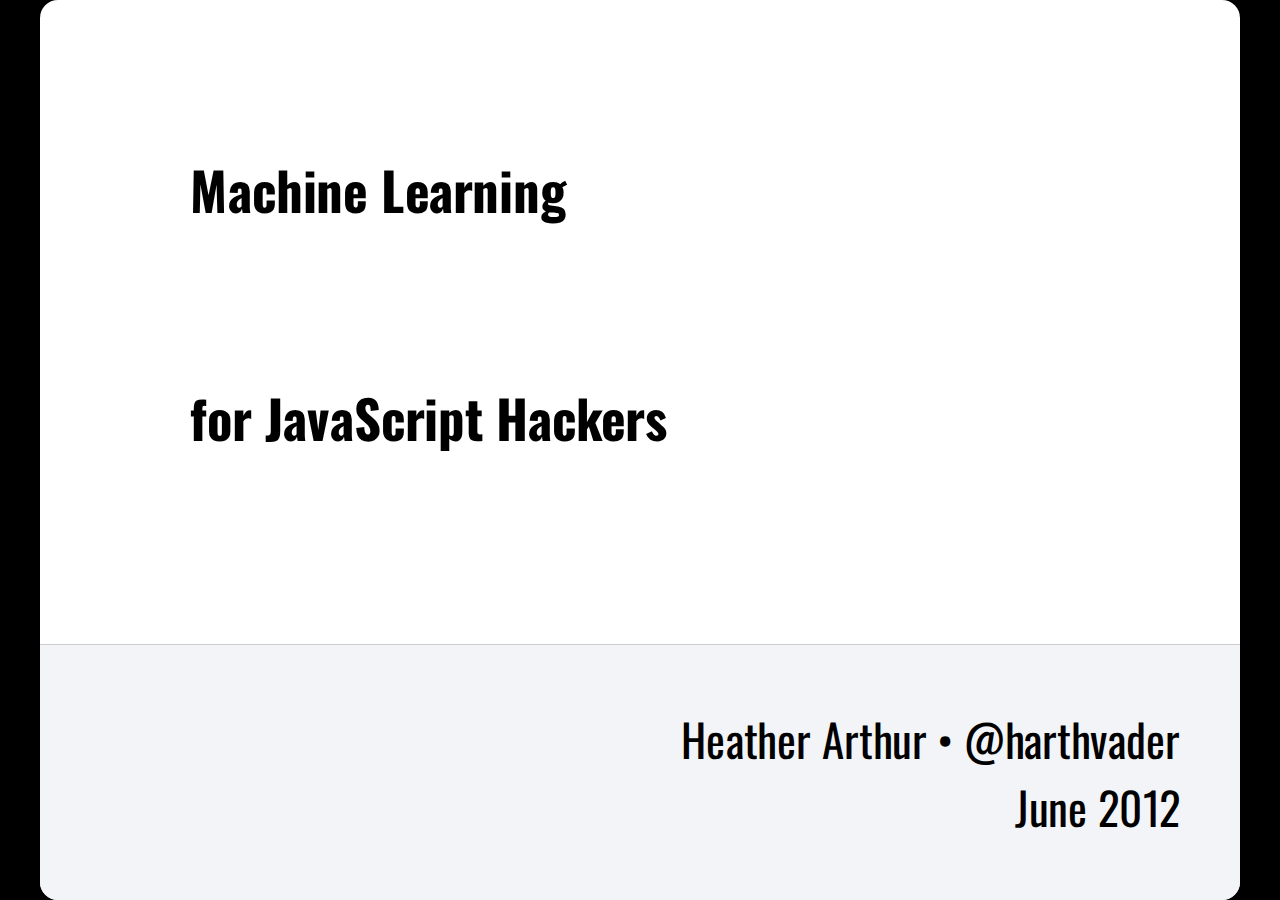
==== template.html @ 295a619e "seperate files for dz js and css" ====
<!DOCTYPE html>

<meta charset="utf-8">
<title>Machine Learning for JavaScript Hackers</title>

<!-- Your Slides -->
<!-- One section is one slide -->

<section>
    <!-- This is the first slide -->
    <h3>Machine Learning</h3>
    <h3>for JavaScript Hackers</h3>

    <footer>
      <div>
        Heather Arthur &bull; @harthvader
      </div>
      <div>
        June 2012
      </div>
    </footer>
</section>

<section>
    <p>Some random text: But I've never been to the moon! You can see how I lived before I met you. Also Zoidberg.
    I could if you hadn't turned on the light and shut off my stereo.</p>
</section>

<section>
    <h3>An incremental list</h3>
    <ul class="incremental">
      <li>Item 1
      <li>Item 2
      <li>Item 3
    </ul>
    <details>Some notes. They are only visible using onstage shell.</details>
</section>

<section>
  <blockquote>
    Who's brave enough to fly into something we all keep calling a death sphere?
  </blockquote>
</section>

<section>
    <h2>Part two</h2>
</section>

<section>
    <figure> <!-- Figures are used to display images and videos fullpage -->
      <img src="http://placekitten.com/g/800/600">
      <figcaption>An image</figcaption>
    </figure>
    <details>Kittens are so cute!</details>
</section>

<section>
    <figure> <!-- Videos are automatically played -->
      <video src="http://videos-cdn.mozilla.net/brand/Mozilla_Firefox_Manifesto_v0.2_640.webm" poster="http://www.mozilla.org/images/about/poster.jpg"></video>
      <figcaption>A video</figcaption>
    </figure>
</section>

<section>
    <h2>End!</h2>
</section>

<div id="progress-bar"></div>

<!-- Maybe a font from http://www.google.com/webfonts ? -->
<link href='http://fonts.googleapis.com/css?family=Oswald' rel='stylesheet'>
<link href="dz.css" rel="stylesheet"/>
<link href="custom.css" rel="stylesheet"/>

<script src="dz.js"></script>
---- dz.css ----
* { margin: 0; padding: 0; -moz-box-sizing: border-box; -webkit-box-sizing: border-box; box-sizing: border-box; }
details { display: none; }
body {
  width: 800px; height: 600px;
  margin-left: -400px; margin-top: -300px;
  position: absolute; top: 50%; left: 50%;
  overflow: hidden;
  display: none;
}
.view body {
  position: static;
  margin: 0; padding: 0;
  width: 100%; height: 100%;
  display: inline-block;
  overflow: visible; overflow-x: hidden;
  /* undo Dz.onresize */
  transform: none !important;
  -moz-transform: none !important;
  -webkit-transform: none !important;
  -o-transform: none !important;
  -ms-transform: none !important;
}
.view head, .view head > title { display: block }
section {
  position: absolute;
  pointer-events: none;
  width: 100%; height: 100%;
}
.view section {
  pointer-events: auto;
  position: static;
  width: 800px; height: 600px;
  margin: -150px -200px;
  float: left;

  transform: scale(.4);
  -moz-transform: scale(.4);
  -webkit-transform: scale(.4);
  -o-transform: scale(.4);
  -ms-transform: scale(.4);
}
.view section > * { pointer-events: none; }
section[aria-selected] { pointer-events: auto; }
html { overflow: hidden; }
html.view { overflow: visible; }
body.loaded { display: block; }
.incremental {visibility: hidden; }
.incremental[active] {visibility: visible; }
#progress-bar{
  bottom: 0;
  position: absolute;
  -moz-transition: width 400ms linear 0s;
  -webkit-transition: width 400ms linear 0s;
  -ms-transition: width 400ms linear 0s;
  transition: width 400ms linear 0s;
}
.view #progress-bar {
  display: none;
}
figure {
  width: 100%;
  height: 100%;
}
figure > * {
  position: absolute;
}
figure > img, figure > video {
  width: 100%; height: 100%;
}
---- custom.css ----
html, .view body { background-color: black; counter-reset: slideidx; }
body, .view section { background-color: white; border-radius: 12px }
/* A section is a slide. It's size is 800x600, and this will never change */
section, .view head > title {
    /* The font from Google */
    font-family: 'Oswald', arial, serif;
    font-size: 30px;
}

.view section:after {
  counter-increment: slideidx;
  content: counter(slideidx, decimal-leading-zero);
  position: absolute; bottom: -80px; right: 100px;
  color: white;
}

.view head > title {
  color: white;
  text-align: center;
  margin: 1em 0 1em 0;
}

h1, h2 {
  margin-top: 200px;
  text-align: center;
  font-size: 80px;
}
h3 {
  margin: 100px 0 50px 100px;
}

ul {
    margin: 50px 200px;
}

p {
  margin: 75px;
  font-size: 50px;
}

blockquote {
  height: 100%;
  background-color: black;
  color: white;
  font-size: 60px;
  padding: 50px;
}
blockquote:before {
  content: open-quote;
}
blockquote:after {
  content: close-quote;
}

/* Figures are displayed full-page, with the caption
   on top of the image/video */
figure {
  background-color: black;
}
figcaption {
  margin: 70px;
  font-size: 50px;
}

footer {
  position: absolute;
  bottom: 0;
  width: 100%;
  padding: 40px;
  text-align: right;
  background-color: #F3F4F8;
  border-top: 1px solid #CCC;
}

/* Transition effect */
/* Feel free to change the transition effect for original
   animations. See here:
   https://developer.mozilla.org/en/CSS/CSS_transitions
   How to use CSS3 Transitions: */
section {
  -moz-transition: left 400ms linear 0s;
  -webkit-transition: left 400ms linear 0s;
  -ms-transition: left 400ms linear 0s;
  transition: left 400ms linear 0s;
}
.view section {
  -moz-transition: none;
  -webkit-transition: none;
  -ms-transition: none;
  transition: none;
}

.view section[aria-selected] {
  border: 5px red solid;
}

/* Before */
section { left: -150%; }
/* Now */
section[aria-selected] { left: 0; }
/* After */
section[aria-selected] ~ section { left: +150%; }

/* Incremental elements */

/* By default, visible */
.incremental > * { opacity: 1; }

/* The current item */
.incremental > *[aria-selected] { opacity: 1; }

/* The items to-be-selected */
.incremental > *[aria-selected] ~ * { opacity: 0; }

/* The progressbar, at the bottom of the slides, show the global
   progress of the presentation. */
#progress-bar {
  height: 2px;
  background: #AAA;
}
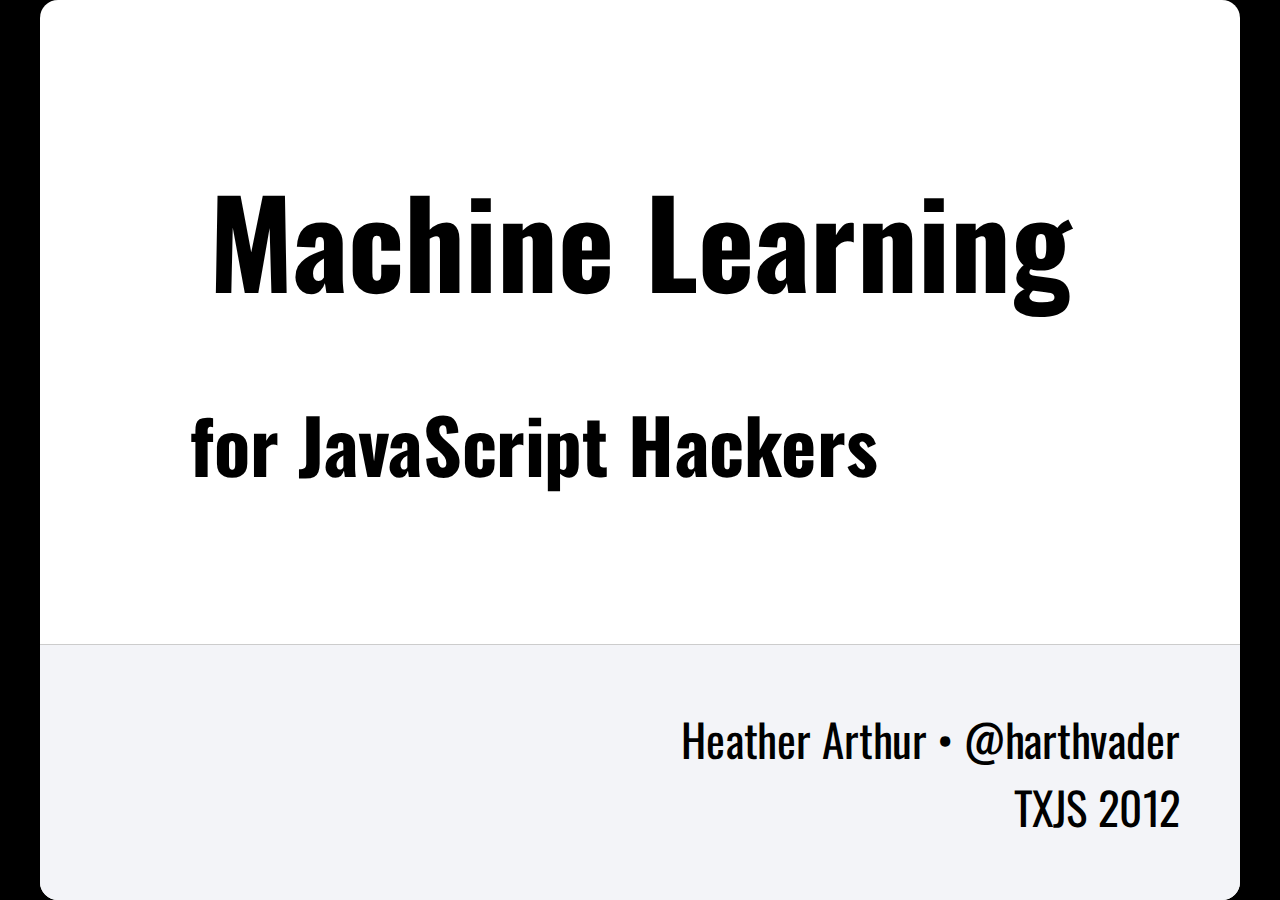
==== commit 9d680894: "ml title slides" ====
--- a/template.html
+++ b/template.html
@@ -8,22 +8,29 @@
 
 <section>
     <!-- This is the first slide -->
-    <h3>Machine Learning</h3>
-    <h3>for JavaScript Hackers</h3>
+    <h1>Machine Learning</h1>
+    <h2>for JavaScript Hackers</h2>
 
     <footer>
       <div>
         Heather Arthur &bull; @harthvader
       </div>
       <div>
-        June 2012
+        TXJS 2012
       </div>
     </footer>
 </section>
 
-<section>
-    <p>Some random text: But I've never been to the moon! You can see how I lived before I met you. Also Zoidberg.
-    I could if you hadn't turned on the light and shut off my stereo.</p>
+<section id="ml-dark">
+    <h1>Machine Learning</h1>
+    <div id="ml-images">
+      <img id="cylon-image" src="images/cylon.png"></img>
+      <img id="math-image" src="images/maths.jpg"></img>
+    </div>
+</section>
+
+<section id="ml-fun">
+    <h1>Machine Learning</h1>
 </section>
 
 <section>
@@ -71,5 +78,6 @@
 <link href='http://fonts.googleapis.com/css?family=Oswald' rel='stylesheet'>
 <link href="dz.css" rel="stylesheet"/>
 <link href="custom.css" rel="stylesheet"/>
+<link href="deck.css" rel="stylesheet"/>
 
 <script src="dz.js"></script>
--- a/custom.css
+++ b/custom.css
@@ -20,11 +20,17 @@
   margin: 1em 0 1em 0;
 }
 
-h1, h2 {
-  margin-top: 200px;
+h1 {
+  margin-top: 100px;
   text-align: center;
   font-size: 80px;
 }
+
+h2 {
+  margin: 40px 0 50px 100px;
+  font-size: 50px;
+}
+
 h3 {
   margin: 100px 0 50px 100px;
 }
--- a/deck.css
+++ b/deck.css
@@ -0,0 +1,32 @@
+#ml-dark {
+  background-color: hsl(0, 0%, 11%);
+  color: white;
+}
+
+#ml-images {
+  width: 700px;
+  margin: 20px auto 0 auto;
+}
+
+#ml-images img {
+  width: 300px;
+  height: 300px;
+}
+
+#clyon-image {
+  float: left;
+}
+
+#math-image {
+  float: right;
+}
+
+#ml-fun {
+  background-color: hsl(230, 85%, 66%);
+  background-image: url("images/fun-ml.png");
+  background-size: contain;
+}
+
+#ml-fun h1 {
+  margin-top: 160px;
+}
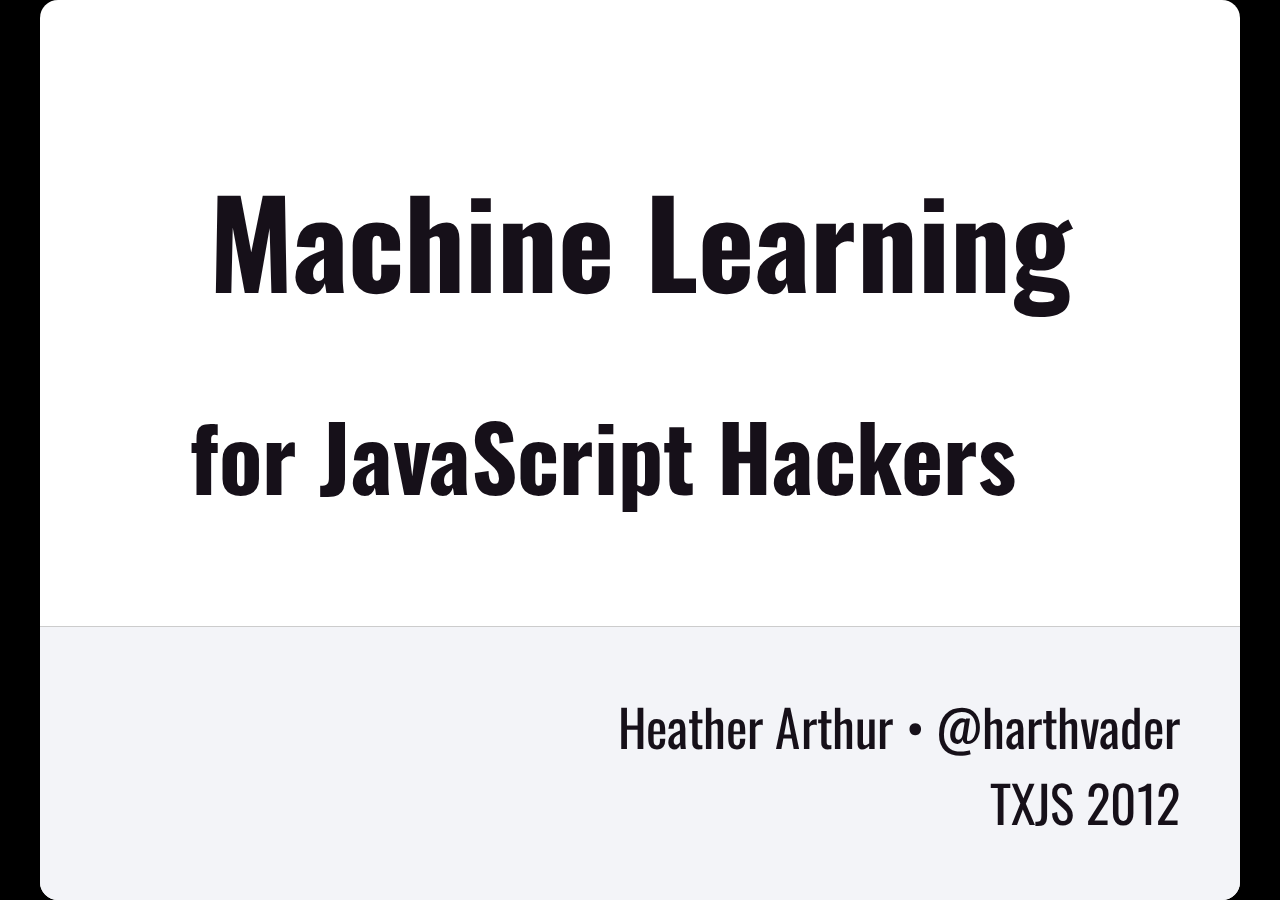
==== commit 13fa29aa: "more slide content" ====
--- a/template.html
+++ b/template.html
@@ -34,43 +34,146 @@
 </section>
 
 <section>
-    <h3>An incremental list</h3>
+    <h1>Machine Learning</h1>
+    <div class="incremental">
+      <p>Solves tasks that humans are typically good at,
+         but traditional computation is bad at.</p>
+    </div>
+</section>
+
+<section id="examples">
+    <h2>Examples</h2>
     <ul class="incremental">
-      <li>Item 1
-      <li>Item 2
-      <li>Item 3
+      <li>Clustering
+      <li>Spam filtering
+      <li>Face detection
     </ul>
-    <details>Some notes. They are only visible using onstage shell.</details>
 </section>
 
 <section>
-  <blockquote>
-    Who's brave enough to fly into something we all keep calling a death sphere?
-  </blockquote>
+    <h2>Traditional Computing</h2>
+    <h3>A bunch of conditionals with hand-chosen params</h3>
+    <code>
+      if (color.r > )
+    </code>
 </section>
 
 <section>
-    <h2>Part two</h2>
+    <h2>ML algorithms</h2>
+    <ul>
+      <li>Rules and params are learned from data
+      <li>Power lies in genericness
+    </ul>
+    <code>
+      if (color.r > )
+    </code>
+</section>
+
+<section id="example">
+    <h1>Let's try something</h1>
 </section>
 
 <section>
-    <figure> <!-- Figures are used to display images and videos fullpage -->
-      <img src="http://placekitten.com/g/800/600">
-      <figcaption>An image</figcaption>
-    </figure>
-    <details>Kittens are so cute!</details>
+    <h1>The problem</h1>
+    <div class="incremental">
+      <h3>Should I bother checking this out?</h3>
+      <h3>...</h3>
+      <h3>Does it have any cat pics?</h3>
+    </div>
 </section>
 
 <section>
-    <figure> <!-- Videos are automatically played -->
-      <video src="http://videos-cdn.mozilla.net/brand/Mozilla_Firefox_Manifesto_v0.2_640.webm" poster="http://www.mozilla.org/images/about/poster.jpg"></video>
-      <figcaption>A video</figcaption>
-    </figure>
+    <h1>The exact problem</h1>
+    <div class="incremental">
+      <h3>given an image, does it contain a cat?</h3>
+      <h3>-></h3>
+      <h3>given a subsection, is it a cat head?</h3>
+    </div>
 </section>
 
 <section>
-    <h2>End!</h2>
+    <h1>classifiers</h1>
 </section>
+
+
+<section>
+    <h1>neural networks</h1>
+    <aside>Don't worry about it too much</aside>
+</section>
+
+<section>
+  <h2>Worry about: input and output</h2>
+  <code>
+    var brain = require("brain");
+
+    var net = new brain.NeuralNetwork();
+
+    // training data with known answers
+    var data = [
+      { input: [0.7, 0.1, 0.3], output: [1] },
+      { input: [1.0, 0.8, 0.7], output: [0] },
+      { input: [0.5, 0.6, 0.7], output: [0] }
+    ];
+
+    net.train(data);
+
+    // a new piece of data
+    var output = net.run([0.5, 0.5, 0.6]);   // [0.001]
+  </code>
+</section>
+
+<section>
+    <h2>Fit the problem to format</h2>
+    <div>output is `[1]` if it's a cat, [0] if it's not</div>
+    <div>input is `[?, ?, ?, ....]`</div>
+</section>
+
+<section>
+    <h2>What is the input?</h2>
+    <ul>
+      <li>Pixel intensities
+         <li>too much variation in cat fur</li>
+      </li>
+      <li>Edges
+         <li>leaves shape information</li>
+      </li>
+    </ul>
+</section>
+
+
+<section>
+  <h2>Histogram of Oriented Gradients</h2>
+  <div>intensities -> array of numbers from 0 to 1 (perfect!)</div>
+  <div>captures information about the strength and direction of edges in the image</div>
+</section>
+
+<section>
+  <code>
+    var hog = require("hog-descriptor");
+
+    var input = hog.extractHOG(canvas);  // [0.66, 0.91, 0.0005,....]
+    var output = [0];     // this one's not a cat =(
+  </code>
+  <div>Do that for 10,000 cat heads and 10,000 non-cat heads</div>
+</section>
+
+<section>
+  Given an subsection, is it a cat head? (check)
+  <code>
+    var input = hog.extractHOG(canvas);
+
+    var isCat = net.run(input);
+  </code>
+</section>
+
+<section>
+  Given an image, does it contain a cat?
+  <ul>
+    <li>Test "windows" at differenct scales, locations
+    <li>Combine overlapping detections
+  </ul>
+</section>
+
 
 <div id="progress-bar"></div>
 
--- a/custom.css
+++ b/custom.css
@@ -4,7 +4,7 @@
 section, .view head > title {
     /* The font from Google */
     font-family: 'Oswald', arial, serif;
-    font-size: 30px;
+    font-size: 34px;
 }
 
 .view section:after {
@@ -28,11 +28,11 @@
 
 h2 {
   margin: 40px 0 50px 100px;
-  font-size: 50px;
+  font-size: 60px;
 }
 
 h3 {
-  margin: 100px 0 50px 100px;
+  margin: 40px 0 50px 80px;
 }
 
 ul {
--- a/deck.css
+++ b/deck.css
@@ -1,3 +1,7 @@
+section {
+  color: hsl(282, 24%, 8%);
+}
+
 #ml-dark {
   background-color: hsl(0, 0%, 11%);
   color: white;
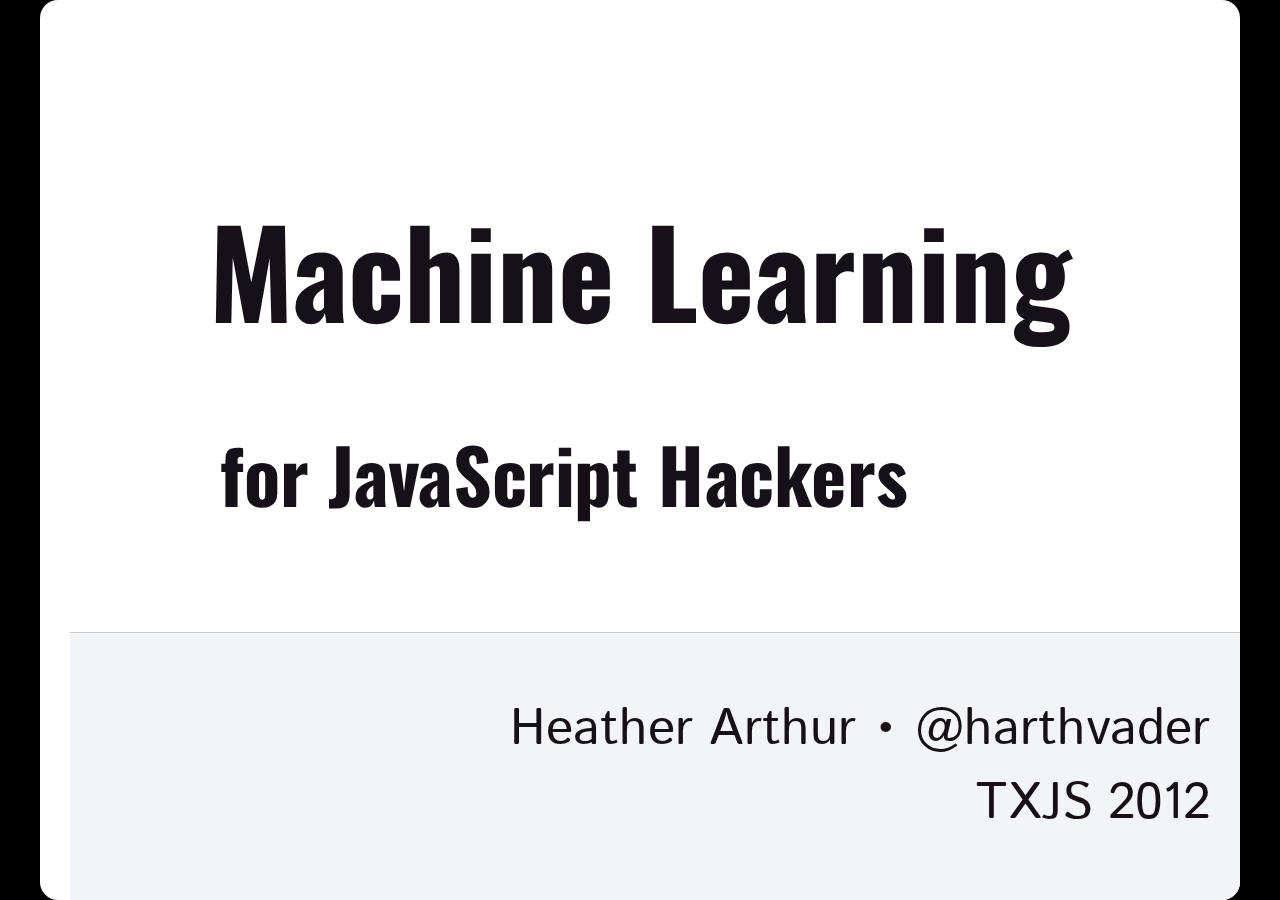
==== commit 6382d1d5: "more slides, code highlighting" ====
--- a/template.html
+++ b/template.html
@@ -35,10 +35,8 @@
 
 <section>
     <h1>Machine Learning</h1>
-    <div class="incremental">
-      <p>Solves tasks that humans are typically good at,
-         but traditional computation is bad at.</p>
-    </div>
+    <p>Solves tasks that people are good at,
+       but traditional computation is bad at.</p>
 </section>
 
 <section id="examples">
@@ -52,80 +50,85 @@
 
 <section>
     <h2>Traditional Computing</h2>
-    <h3>A bunch of conditionals with hand-chosen params</h3>
-    <code>
-      if (color.r > )
-    </code>
+    <h3>Hand-chosen conditionals and params</h3>
+    <pre>
+      <code class="javascript">
+        if (color.r > )
+      </code>
+    </pre>
 </section>
 
 <section>
     <h2>ML algorithms</h2>
     <ul>
-      <li>Rules and params are learned from data
+      <li>Rules are <span class="em">learned</span> from data
       <li>Power lies in genericness
     </ul>
-    <code>
-      if (color.r > )
-    </code>
-</section>
-
-<section id="example">
+    <pre>
+      <code class="javascript">
+        if (color.r > )
+      </code>
+    </pre>
+</section>
+
+<section id="example" class="chapter">
     <h1>Let's try something</h1>
 </section>
 
 <section>
-    <h1>The problem</h1>
+    <h2>The problem</h2>
     <div class="incremental">
-      <h3>Should I bother checking this out?</h3>
-      <h3>...</h3>
+      <h3>Should I bother?</h3>
+      <h3>=</h3>
       <h3>Does it have any cat pics?</h3>
     </div>
 </section>
 
 <section>
-    <h1>The exact problem</h1>
-    <div class="incremental">
-      <h3>given an image, does it contain a cat?</h3>
-      <h3>-></h3>
-      <h3>given a subsection, is it a cat head?</h3>
-    </div>
-</section>
-
-<section>
-    <h1>classifiers</h1>
-</section>
-
+    <h2>The breakdown</h2>
+    <h3>does this image contain a cat?</h3>
+</section>
+
+<section>
+    <h2>The breakdown</h2>
+    <h3>is this subsection a cat head?</h3>
+</section>
+
+<section>
+    <div class="question">We need a <span class="yay">classifier</span></div>
+</section>
 
 <section>
     <h1>neural networks</h1>
-    <aside>Don't worry about it too much</aside>
-</section>
-
-<section>
-  <h2>Worry about: input and output</h2>
-  <code>
-    var brain = require("brain");
-
-    var net = new brain.NeuralNetwork();
-
-    // training data with known answers
-    var data = [
-      { input: [0.7, 0.1, 0.3], output: [1] },
-      { input: [1.0, 0.8, 0.7], output: [0] },
-      { input: [0.5, 0.6, 0.7], output: [0] }
-    ];
-
-    net.train(data);
-
-    // a new piece of data
-    var output = net.run([0.5, 0.5, 0.6]);   // [0.001]
-  </code>
+</section>
+
+<section>
+  <h2>input and output</h2>
+  <pre>
+    <code class="javascript">
+      var brain = require("brain");
+
+      var net = new brain.NeuralNetwork();
+
+      // train on data with known answers
+      net.train([
+        { input: [0.7, 0.1, 0.3], output: [1] },
+        { input: [1.0, 0.8, 0.7], output: [0] },
+        { input: [0.5, 0.6, 0.7], output: [0] }
+      ]);
+
+      // a new piece of data
+      var output = net.run([0.5, 0.5, 0.6]);   // [0.001]
+    </code>
+  </pre>
 </section>
 
 <section>
     <h2>Fit the problem to format</h2>
-    <div>output is `[1]` if it's a cat, [0] if it's not</div>
-    <div>input is `[?, ?, ?, ....]`</div>
+    <ul>
+      <li>output is <code>[1]</code> if cat, <code>[0]</code> if not
+      <li>input is <code>[?, ?, ?, ...]</code>
+    </ul>
 </section>
 
 <section>
@@ -143,44 +146,86 @@
 
 <section>
   <h2>Histogram of Oriented Gradients</h2>
-  <div>intensities -> array of numbers from 0 to 1 (perfect!)</div>
-  <div>captures information about the strength and direction of edges in the image</div>
-</section>
-
-<section>
-  <code>
+  <ul class="incremental">
+    <li>Pixels -> array of #s from 0 to 1</li>
+      <span class="check">perfect!</span>
+    <li>Captures info about the strength + direction of edges</li>
+  </ul>
+</section>
+
+<section>
+  <pre>
+    <code class="javascript">
     var hog = require("hog-descriptor");
 
     var input = hog.extractHOG(canvas);  // [0.66, 0.91, 0.0005,....]
     var output = [0];     // this one's not a cat =(
-  </code>
+    </code>
+  </pre>
   <div>Do that for 10,000 cat heads and 10,000 non-cat heads</div>
 </section>
 
 <section>
   Given an subsection, is it a cat head? (check)
-  <code>
-    var input = hog.extractHOG(canvas);
-
-    var isCat = net.run(input);
-  </code>
+  <pre>
+    <code class="javascript">
+    function isCat(canvas) {
+      var features = hog.extractHOG(canvas);
+
+      var prob = net.run(features);
+
+      return prob > 0.5;
+    }
+    </code>
+  </pre>
 </section>
 
 <section>
   Given an image, does it contain a cat?
   <ul>
-    <li>Test "windows" at differenct scales, locations
+    <li>Test "windows" at different scales, locations
     <li>Combine overlapping detections
   </ul>
 </section>
 
+<section class="chapter">
+  <h1>Demo</h1>
+  <h3>http://harthur.github.com/kittydar</h3>
+</section>
+
+<section class="chapter">
+  <h1>JavaScript?</h1>
+</section>
+
+<section>
+  <h2>Not As Fun</h2>
+  <ul class="incremental">
+    <li>Weak typing / implicit conversions</li>
+      <div><code class="nay">NaN</code>...was it <code>0/0</code>
+      or <code>Math.abs("hello")</code>
+      or <code>undefined + 7</code>?
+      </div>
+    </li>
+    <li>Speed</li>
+    <span class="yay">not that bad</span>
+  </ul>
+</section>
 
 <div id="progress-bar"></div>
 
 <!-- Maybe a font from http://www.google.com/webfonts ? -->
 <link href='http://fonts.googleapis.com/css?family=Oswald' rel='stylesheet'>
+<link href='http://fonts.googleapis.com/css?family=Open+Sans' rel='stylesheet'>
+<link href='http://fonts.googleapis.com/css?family=Lato' rel='stylesheet'>
+<link href='http://fonts.googleapis.com/css?family=Istok+Web' rel='stylesheet'>
+
 <link href="dz.css" rel="stylesheet"/>
 <link href="custom.css" rel="stylesheet"/>
 <link href="deck.css" rel="stylesheet"/>
 
 <script src="dz.js"></script>
+
+<!-- highlight.js -->
+<link rel="stylesheet" href="highlight/styles/github.css">
+<script src="highlight/highlight.pack.js"></script>
+<script>hljs.initHighlightingOnLoad();</script>
--- a/custom.css
+++ b/custom.css
@@ -1,10 +1,11 @@
 html, .view body { background-color: black; counter-reset: slideidx; }
 body, .view section { background-color: white; border-radius: 12px }
+
 /* A section is a slide. It's size is 800x600, and this will never change */
+
 section, .view head > title {
-    /* The font from Google */
-    font-family: 'Oswald', arial, serif;
-    font-size: 34px;
+  font-family: 'Istok Web', Arial, sans-serif;
+  font-size: 34px;
 }
 
 .view section:after {
@@ -20,6 +21,32 @@
   margin: 1em 0 1em 0;
 }
 
+code {
+  background: #f8f8ff
+}
+
+pre code {
+  box-shadow: 0px 0px 6px rgba(0, 0, 0, 0.3);
+}
+
+pre {
+  display: block;
+  padding: 0;
+  position: relative;
+  width: 90%;
+  margin: 10px auto;
+  text-align: left;
+  font-size: 16px;
+  font-family: monospace;
+  line-height: 1.2em;
+  word-wrap: break-word;
+  vertical-align: baseline;
+}
+
+h1, h2 {
+  font-family: 'Oswald', League Gothic, arial, sans-serif;
+}
+
 h1 {
   margin-top: 100px;
   text-align: center;
@@ -28,7 +55,7 @@
 
 h2 {
   margin: 40px 0 50px 100px;
-  font-size: 60px;
+  font-size: 50px;
 }
 
 h3 {
@@ -36,7 +63,7 @@
 }
 
 ul {
-    margin: 50px 200px;
+    margin: 50px 100px;
 }
 
 p {
--- a/deck.css
+++ b/deck.css
@@ -1,5 +1,41 @@
 section {
   color: hsl(282, 24%, 8%);
+  padding: 20px;
+}
+
+li {
+  margin-top: 0.5em;
+}
+
+.question {
+  line-height: 300px;
+}
+
+.chapter {
+  background-color: black;
+  color: white;
+}
+
+.chapter h1 {
+  line-height: 300px;
+}
+
+.check {
+  color: green;
+}
+
+.nay {
+  font-weight: bold;
+  color: rgb(170, 0, 0);
+}
+
+.yay {
+  font-weight: bold;
+  color: #13DAEC;
+}
+
+.em {
+  font-weight: bold;
 }
 
 #ml-dark {
@@ -34,3 +70,8 @@
 #ml-fun h1 {
   margin-top: 160px;
 }
+
+#NaN {
+  font-weight: bold;
+  color: hsl(267, 98%, 49%)
+}
--- a/highlight/styles/github.css
+++ b/highlight/styles/github.css
@@ -0,0 +1,133 @@
+/*
+
+github.com style (c) Vasily Polovnyov <vast@whiteants.net>
+
+*/
+
+pre code {
+  display: block; padding: 0.5em;
+  color: #000;
+  background: #f8f8ff
+}
+
+pre .comment,
+pre .template_comment,
+pre .diff .header,
+pre .javadoc {
+  color: #998;
+  font-style: italic
+}
+
+pre .keyword,
+pre .css .rule .keyword,
+pre .winutils,
+pre .javascript .title,
+pre .lisp .title,
+pre .nginx .title,
+pre .subst,
+pre .request,
+pre .status {
+  color: #000;
+  font-weight: bold
+}
+
+pre .number,
+pre .hexcolor {
+  color: #40a070
+}
+
+pre .string,
+pre .tag .value,
+pre .phpdoc,
+pre .tex .formula {
+  color: #d14
+}
+
+pre .title,
+pre .id {
+  color: #900;
+  font-weight: bold
+}
+
+pre .javascript .title,
+pre .lisp .title,
+pre .subst {
+  font-weight: normal
+}
+
+pre .class .title,
+pre .haskell .type,
+pre .vhdl .literal,
+pre .tex .command {
+  color: #458;
+  font-weight: bold
+}
+
+pre .tag,
+pre .tag .title,
+pre .rules .property,
+pre .django .tag .keyword {
+  color: #000080;
+  font-weight: normal
+}
+
+pre .attribute,
+pre .variable,
+pre .instancevar,
+pre .lisp .body {
+  color: #008080
+}
+
+pre .regexp {
+  color: #009926
+}
+
+pre .class {
+  color: #458;
+  font-weight: bold
+}
+
+pre .symbol,
+pre .ruby .symbol .string,
+pre .ruby .symbol .keyword,
+pre .ruby .symbol .keymethods,
+pre .lisp .keyword,
+pre .tex .special,
+pre .input_number {
+  color: #990073
+}
+
+pre .builtin,
+pre .built_in,
+pre .lisp .title {
+  color: #0086b3
+}
+
+pre .preprocessor,
+pre .pi,
+pre .doctype,
+pre .shebang,
+pre .cdata {
+  color: #999;
+  font-weight: bold
+}
+
+pre .deletion {
+  background: #fdd
+}
+
+pre .addition {
+  background: #dfd
+}
+
+pre .diff .change {
+  background: #0086b3
+}
+
+pre .chunk {
+  color: #aaa
+}
+
+pre .tex .formula {
+  opacity: 0.5;
+}
